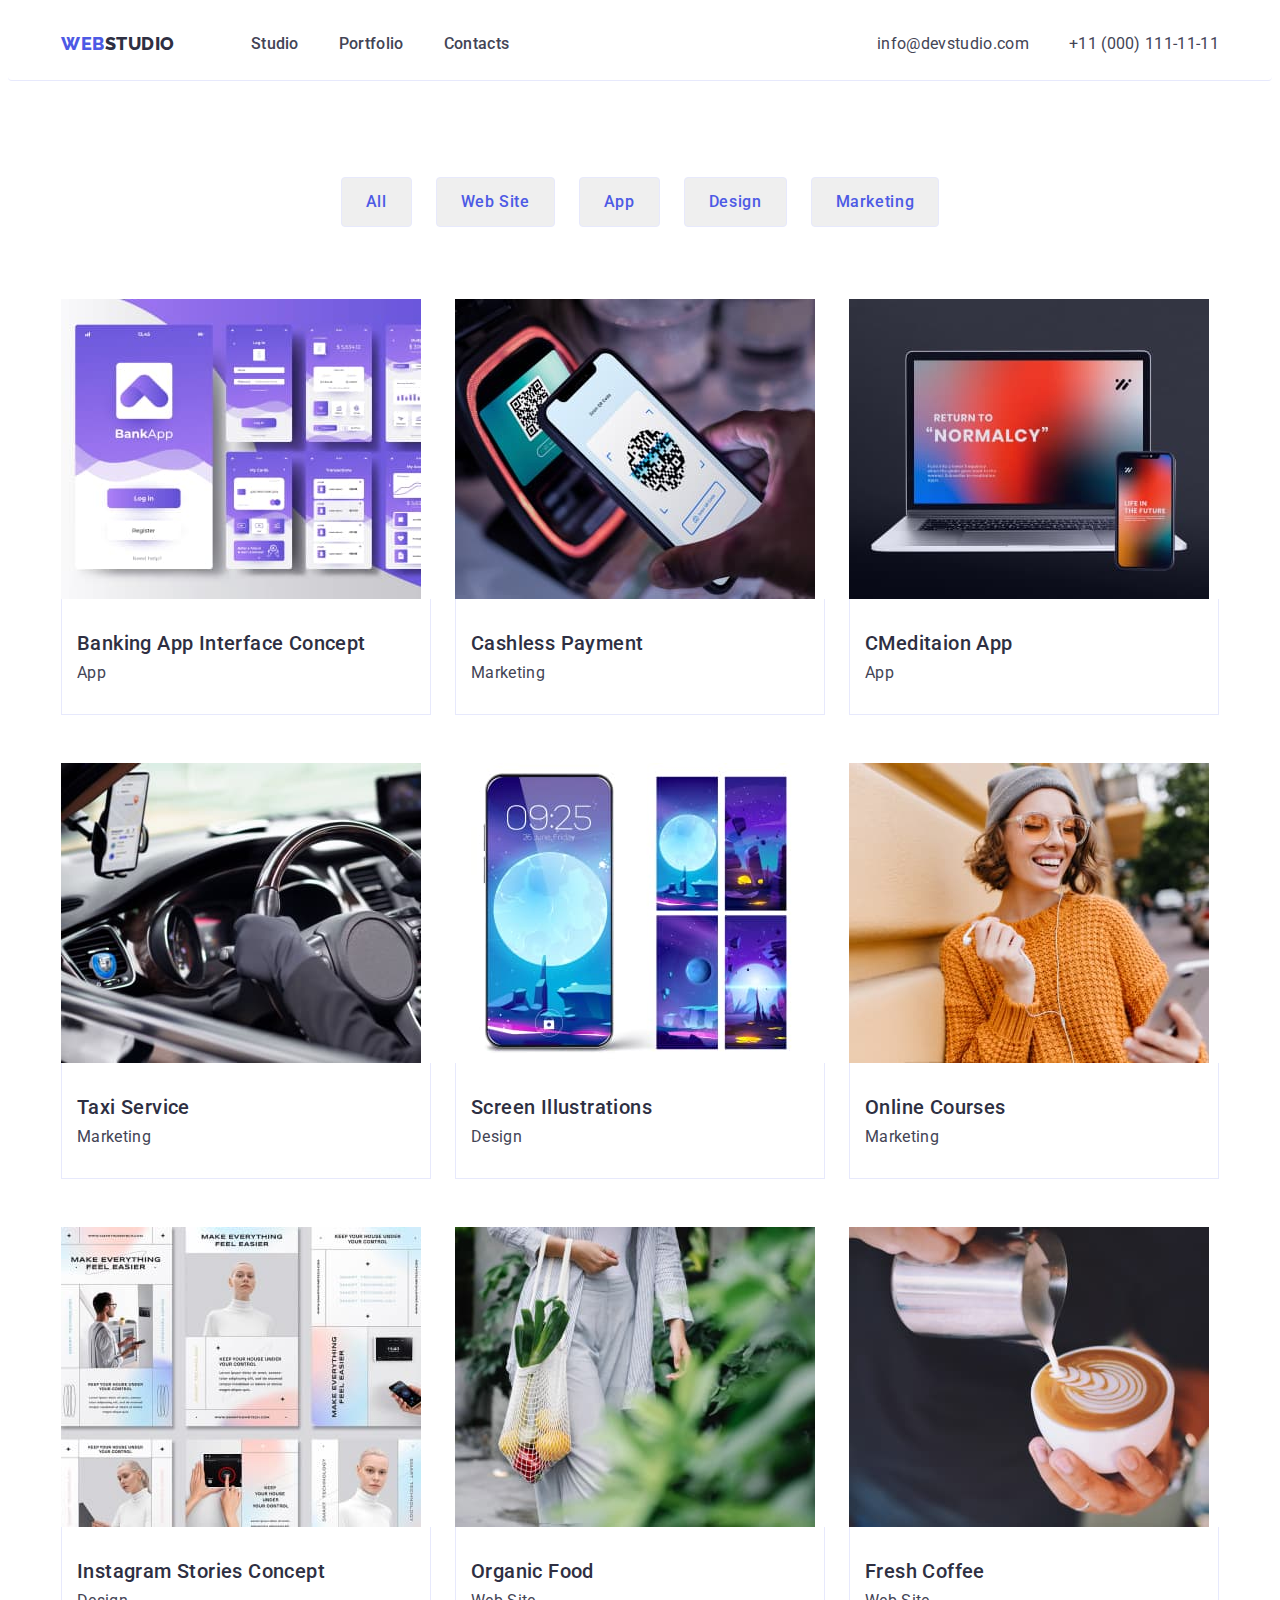
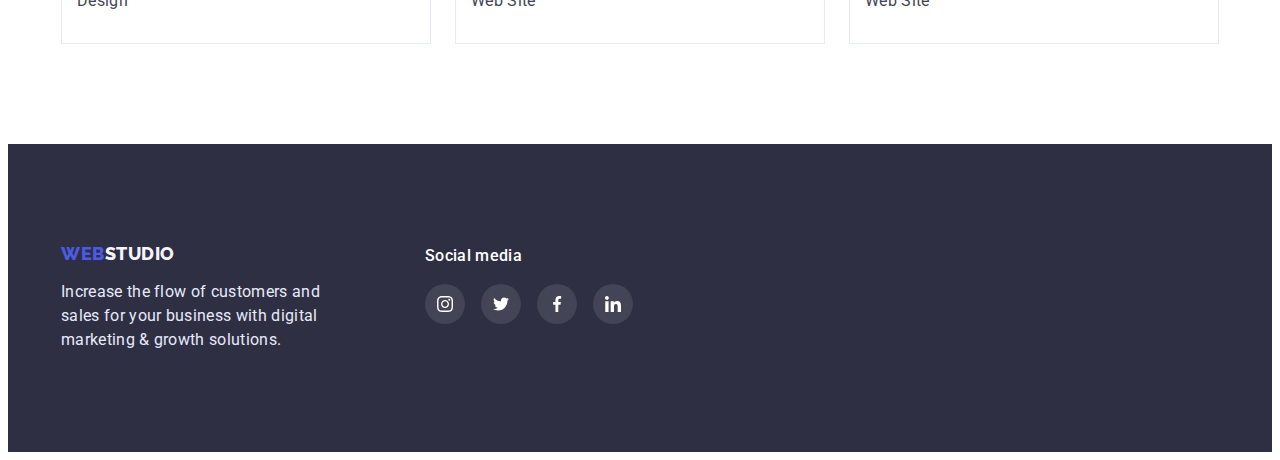
==== portfolio.html @ 57fb7b31 "Homework-5" ====
<!DOCTYPE html>
<html lang="en">
<head>
    <meta charset="UTF-8">
    <meta http-equiv="X-UA-Compatible" content="IE=edge">
    <meta name="viewport" content="width=device-width, initial-scale=1.0">
    <title>Document</title>
    <link rel="preconnect" href="https://fonts.googleapis.com">
    <link rel="preconnect" href="https://fonts.gstatic.com" crossorigin>
    <link
    href="https://fonts.googleapis.com/css2?family=Montserrat:ital,wght@0,700;1,400&family=Raleway:wght@800&family=Roboto:wght@400;500;700;900&display=swap"
    rel="stylesheet">
        <link rel="stylesheet" href="https://cdnjs.cloudflare.com/ajax/libs/modern-normalize/1.1.0/modern-normalize.min.css"
        integrity="sha512-wpPYUAdjBVSE4KJnH1VR1HeZfpl1ub8YT/NKx4PuQ5NmX2tKuGu6U/JRp5y+Y8XG2tV+wKQpNHVUX03MfMFn9Q=="
        crossorigin="anonymous" referrerpolicy="no-referrer" />
    <link rel="stylesheet" href="./css/styles.css">
</head>
<body>
    <header class="header">
        <div class="container header-cont ">
            <nav class="header-navigation">
                <a href="./index.html" class="header-logo"><span class="hedelr-logo-web">Web</span>Studio</a>
                <ul class="header-list">
                    <li class="header-item"><a href="./index.html" class="header-link">Studio</a></li>
                    <li class="header-item"><a href="./portfolio.html" class="header-link">Portfolio</a></li>
                    <li class="header-item"><a href="" class="header-link">Contacts</a></li>
                </ul>
            </nav>
            <address class="address-header-list">
                <ul class="header-list">
                    <li class="header-item"><a href="mailto:info@devstudio.com" class="header-mail">info@devstudio.com</a></li>
                    <li class="header-item"><a href="tel:+110001111111" class="header-tel">+11 (000) 111-11-11</a></li>
                </ul>
            </address>
        </div>
    </header>
    <main>
            <!--filters-->
            <section class="section-filters">
                <div class="container">
                    <h2 class="section-filters-titel hide">filters</h2>
                        <ul class="section-filters-list">
                                <li class="section-filters-item"><button type="button" class="section-filters-button">All</button></li>
                                <li class="section-filters-item"><button type="button" class="section-filters-button">Web Site</button></li>
                                <li class="section-filters-item"><button type="button" class="section-filters-button">App</button></li>
                                <li class="section-filters-item"><button type="button" class="section-filters-button">Design</button></li>
                                <li class="section-filters-item"><button type="button" class="section-filters-button">Marketing</button></li>
                        </ul>
                <!--portfolio-->
                    <h1 class="section-portfolio-titel hide">portfolio</h1>
                    <ul class="section-portfolio-list">
                        <li class="section-portfolio-item">
                            <a href="">
                                <img src="./images/portfolio_img1.jpg" class="section-portfolio-img" alt="seven dimples are depicted" width="360">
                                <div class="portfolio-cont">
                                    <h2 class="section-portfolio-subtitel subtitel">Banking App Interface Concept</h2>
                                    <p class="section-portfolio-text text">App</p>
                                </div>
                            </a>
                        </li>
                        <li class="section-portfolio-item">
                            <a href="">
                                <img src="./images/portfolio_img2.jpg" class="section-portfolio-img" alt="the phone scans the code" width="360">
                                <div class="portfolio-cont">
                                    <h2 class="section-portfolio-subtitel subtitel">Cashless Payment</h2>
                                    <p class="section-portfolio-text text">Marketing</p>
                                </div>
                            </a>
                        </li>
                        <li class="section-portfolio-item">
                            <a href="">
                                <img src="./images/portfolio_img3.jpg" class="section-portfolio-img" alt="the computer next to which the phone is located"
                                    width="360">
                                <div class="portfolio-cont">
                                    <h2 class="section-portfolio-subtitel subtitel">CMeditaion App</h2>
                                    <p class="section-portfolio-text text">App</p>
                                </div>
                            </a>
                        </li>
                        <li class="section-portfolio-item">
                            <a href="">
                                <img src="./images/portfolio_img4.jpg" class="section-portfolio-img"
                                    alt="the phone with the application activated in the car while driving" width="360">
                                <div class="portfolio-cont">
                                    <h2 class="section-portfolio-subtitel subtitel">Taxi Service</h2>
                                    <p class="section-portfolio-text text">Marketing</p>
                                </div>
                            </a>
                        </li>
                        <li class="section-portfolio-item">
                            <a href="">
                                <img src="./images/portfolio_img5.jpg" class="section-portfolio-img" alt="five phones with enabled screensavers a month" width="360">
                                <div class="portfolio-cont">
                                    <h2 class="section-portfolio-subtitel subtitel">Screen Illustrations</h2>
                                    <p class="section-portfolio-text text">Design</p>
                                </div>
                            </a>
                        </li>
                        <li class="section-portfolio-item">
                            <a href="">
                                <img src="./images/portfolio_img6.jpg" class="section-portfolio-img" alt="a girl in glasses and a sweater listens to music"
                                    width="360">
                                <div class="portfolio-cont">
                                    <h2 class="section-portfolio-subtitel subtitel">Online Courses</h2>
                                    <p class="section-portfolio-text text">Marketing</p>
                                </div>
                            </a>
                        </li>
                        <li class="section-portfolio-item">
                            <a href="">
                                <img src="./images/portfolio_img7.jpg" class="section-portfolio-img" alt="display with pictures on them" width="360">
                                <div class="portfolio-cont">
                                    <h2 class="section-portfolio-subtitel subtitel">Instagram Stories Concept</h2>
                                    <p class="section-portfolio-text text">Design</p>
                                </div>
                            </a>
                        </li>
                        <li class="section-portfolio-item">
                            <a href="">
                                <img src="./images/portfolio_img8.jpg" class="section-portfolio-img" alt="a bag of vegetables" width="360">
                                <div class="portfolio-cont">
                                    <h2 class="section-portfolio-subtitel subtitel">Organic Food</h2>
                                    <p class="section-portfolio-text text">Web Site</p>
                                </div>
                            </a>
                        </li>
                        <li class="section-portfolio-item">
                            <a href="">
                                <img src="./images/portfolio_img9.jpg" class="section-portfolio-img" alt="coffee is poured into a cup" width="360">
                                <div class="portfolio-cont">
                                    <h2 class="section-portfolio-subtitel subtitel">Fresh Coffee</h2>
                                    <p class="section-portfolio-text text">Web Site</p>
                                </div>
                            </a href="">
                        </li>
                        
                    </ul>
                </div>
            </section>
    </main>
    <footer class="footer">
        <div class="container footer-cont">
            <div class="footer-cont-text">
                <a href="./index.html" class="footer-logo"><span class="footer-logo-web">Web</span>Studio</a>
                <p class="footer-text">
                    Increase the flow of customers and sales for your business with digital marketing & growth solutions.
                </p>
            </div>
            <div class="footer-cont-soc">
                <h3 class="footer-soc-titel">
                    Social media
                </h3>
                <ul class="footer-soc-list">
                    <li class="footer-soc-item">
                        <a href="" class="footer-soc-link">
                            <svg class="footer-soc-svg" width="16px" height="16px">
                                <use class="svg" href="./images/symbol.svg#icon-instagram"></use>
                            </svg>
                        </a>
                    </li>
                    <li class="footer-soc-item">
                        <a href="" class="footer-soc-link">
                            <svg class="footer-soc-svg" width="16px" height="16px">
                                <use class="svg" href="./images/symbol.svg#icon-twitter"></use>
                            </svg>
                        </a>
                    </li>
                    <li class="footer-soc-item">
                        <a href="" class="footer-soc-link">
                            <svg class="footer-soc-svg" width="16px" height="16px">
                                <use class="svg" href="./images/symbol.svg#icon-facebook"></use>
                            </svg>
                        </a>
                    </li>
                    <li class="footer-soc-item">
                        <a href="" class="footer-soc-link">
                            <svg class="footer-soc-svg" width="16px" height="16px">
                                <use class="svg" href="./images/symbol.svg#icon-linkedin"></use>
                            </svg>
                        </a>
                    </li>
                </ul>
            </div>
        </div>
    </footer>
</body>
</html>
---- css/styles.css ----
:root {
    --background-dark: #2E2F42;
    --background-light: #ffffff;
    --color-titel: #2E2F42;
    --color-link: #434455;
    --color-text: #434455;
    --color-btn-hero: #4D5AE5;
    --color-brn-hover:#404BBF;
    --color-btn-filter: #F4F4FD;
    --color-link-hover: #4D5AE5;
    --hedelr-logo-web: #4D5AE5;
    --header-logo: #2E2F42;
    --footer-text: #E7E9FC;
    --footer-logo: #F4F4FD;
    --section-filters-button:#4D5AE5;
    --section-team: #F4F4FD;
    --gra: linear-gradient(rgba(46, 47, 66, 0.7), rgba(46, 47, 66, 0.7));


}



.text{
    font-size: 16px;
        line-height: 1.2;
        letter-spacing: 0.02em;
        color: var(--color-text);
}

body {
    font-family: 'Roboto', sans-serif;
    background-color: var(--background-light);
}

h1, h2, h3, h4, h5, h6, p {
    margin: 0;
}

ul {
    margin: 0;
    padding-left: 0;
}

li {
    list-style: none;
}

a {
    text-decoration: none;
}

img {
    display: block;

}


.container {
    width: 1158px;
    padding-left: 15px;
    padding-right: 15px;
    margin-left: auto;
    margin-right: auto;

}

.header {
padding-top: 24px;
padding-bottom: 24px;
border-bottom: 1px solid #E7E9FC;
    border-radius: 4px;
}

.header-navigation {
display: flex;
}

.header-cont{
    display: flex;
    align-items: center;

}


.header-logo {
font-family: 'Raleway', sans-serif;
    font-weight: 800;
    font-size: 18px;
    line-height: 1.33;
    letter-spacing: 0.03em;
    text-transform: uppercase;
    color: var(--header-logo);
    text-decoration: none;
    display: flex;
    align-items: center;
    margin-right: 76px;
    }

.hedelr-logo-web {
    color: var(--hedelr-logo-web);
}
.address-header-list {
    margin-left: auto;
}

.header-list {
    display: flex;
    gap: 40px;
    align-items: center;

} 

/* .header-item {

} */



.header-link {
    font-size: 16px;
    font-weight: 500;
    line-height: 1.5;
    letter-spacing: 0.02em;
    color: var(--color-link);
    display: block;
}

.header-link:hover, .header-link:focus
{color: var(--color-link-hover) }



.header-mail {
    font-weight: 400;
        font-size: 16px;
        line-height: 1.5;
        letter-spacing: 0.02em;
        color: var(--color-link);
        display: block;
        font-style: normal;
}
.header-mail:hover, .header-mail:focus,
.header-tel:hover,
.header-tel:focus
{color: var(--color-btn-hero)}

.header-tel {
    font-weight: 400;
        font-size: 16px;
        line-height: 1.5;
        letter-spacing: 0.02em;
        color: var(--color-link);
        display: block;
        font-style: normal;
}

/* main */

/* hero */
.hero {
    padding: 188px 0;
    background-image: var(--gra) ,url(../images/people-office.jpg);
    background-repeat: no-repeat;
    background-position: center;
    background-size: 1440px 100%;


}


.hero-titel {
        font-size: 56px;
        line-height: 1.2;
        text-align: center;
        letter-spacing: 0.02em;
        color: var(--background-light);
        margin-bottom: 48px;
}

.but-cont{
    text-align: center;
    margin-top: 48px;
    margin-bottom: 188px;
}
.hero-button {
    font-family: 'Roboto', sans-serif;
        font-weight: 500;
        font-size: 16px;
        line-height: 1.33;
        align-items: center;
        letter-spacing: 0.04em;
        color: var(--background-light);
        background-color: var(--color-btn-hero);
        cursor: pointer;
        padding: 16px 32px;
        display: block;
        margin: 0 auto;
        border: none;
        box-shadow: 0px 4px 4px rgba(0, 0, 0, 0.15);
            border-radius: 4px;

}

.hero-button:hover, .hero-button:focus {
    background: var(--color-brn-hover);
}


/* --------benefits-------- */

.hide {
    position: absolute;
    width: 1px;
    height: 1px;
    margin: -1px;
    border: 0;
    padding: 0;
    white-space: nowrap;
    clip-path: inset(100%);
    clip: rect(0 0 0 0);
    overflow: hidden;
}

.aside {
    padding: 120px 0;
}
.aside-cont {
    margin: 0 auto;
    
}

/* .aside-item{

    width: calc((100% - (24px * 3)) / 4);
    
} */

/* .aside-titel {
} */


.aside-list {
    display: flex;
    align-items: center;
    gap: 24px;


} 

.subtitel {
    font-weight: 500;
    font-size: 20px;
    line-height: 1.2;
    letter-spacing: 0.02em;
    color: var(--color-titel);
    
}

.aside-item {

    flex-basis: calc((100% - 24px * 3) / 4);

}

.aside-subtitel {
margin-bottom: 8px;
margin-top: 8px;
} 
.aside-text {
    flex-basis: calc((100% - 24px * 3) / 4);
    max-width: 264px;
}
.aside-cont-svg{
    display: flex;
    align-items: center;
    justify-content: center;
    width: 264px;
    height: 112px;
    background-color: var(--section-team);
    border-radius: 4px;
}
/* What are we doing */

.section-work {padding-bottom: 120px;}

.section-work-list {
display: flex;
gap: 24px;
}



.section-work-titel {
    font-size: 36px;
        line-height: 1.11;
        text-align: center;
        letter-spacing: 0.02em;
        text-transform: capitalize;
        color: var(--color-titel);
        margin-bottom: 72px;
}

/* .section-work-img {
} */

/* Our Team */

.section-team {
    background-color: var(--section-team);
    padding: 120px 0;
}

.section-team-titel {
        font-size: 36px;
        line-height: 1.11;
        text-align: center;
        letter-spacing: 0.02em;
        text-transform: capitalize;
        color: var(--color-titel);
        margin-bottom: 72px;
}
.section-team-list {
    display: flex;
    gap: 24px;
}

.section-team-item {

}

.team {
    padding: 32px 0;
    width: 264px;
    background-color: var(--background-light);
    box-shadow: 0px 1px 6px rgba(46, 47, 66, 0.08), 0px 1px 1px rgba(46, 47, 66, 0.16), 0px 2px 1px rgba(46, 47, 66, 0.08);
    border-radius: 0px 0px 4px 4px;
    text-align: center;

}

.section-team-img {


}

.section-team-subtitel {
margin-bottom: 8px;

}

.section-team-text {
    margin-bottom: 8px;

}

.team-soc-list {
    display: flex;
    align-items: center;
    justify-content: center;
    gap: 24px;
}

.team-soc-item {
width: 44px;
height: 44px;
}


.team-soc-link {
    width: 100%;
    height: 100%;
    background-color: var(--color-btn-hero);
    display: flex;
    align-items: center;
    justify-content: center;
    border-radius: 50%;
}

.soc-svg{
    fill: #ffffff;

}

.team-soc-link:is(:hover, :focus){
    background-color: var(--color-brn-hover);
}



/* --------------customers---------------------------- */

.customers {
    padding: 138px 172px 112px 172px;
}

.customers-titel{
        font-style: normal;
        font-size: 36px;
        line-height: calc(40/36);
        text-align: center;
        letter-spacing: 0.02em;
        text-transform: capitalize;
        color: var(--color-text);
        margin-bottom: 72px;
}

.customers-list {
    display: flex;
    align-items: center;
    justify-content: space-between;
    gap: 24px;
    
}

.customers-item{
    width: 164px;
    height: 88px;

}

.customers-link{
    width: 100%;
    height: 100%;
    border: 1px solid #8E8F99;
    display: flex;
    align-items: center;
    justify-content: center;
    border-radius: 4px;
    color: #8E8F99;

}

.customers-svg {
    fill: currentColor;
}

.customers-link:is(:hover, :focus) {
    border-color: var(--color-brn-hover);



}

.customers-link:is(:hover, :focus) .customers-svg{
    fill: var(--color-brn-hover);
}
/* footer */

.footer {
        background-color: var(--background-dark);
        padding: 100px 0;
        display: flex;
}

.footer-cont{
    display: flex;
    justify-content: flex-start;
    gap: 100px;
}


.footer-logo {
font-family: 'Raleway', sans-serif;
    font-weight: 800;
    font-size: 18px;
    line-height: 1.16;
    letter-spacing: 0.03em;
    text-transform: uppercase;
    color: var(--footer-logo);
    text-decoration: none;
    display: block;


}

.footer-logo-web { 
    color: var(--hedelr-logo-web);
}

.footer-text {
    font-size: 16px;
    line-height: 1.5;
    letter-spacing: 0.02em;
    color: var(--footer-text);
    Width: 264px;
    margin-top: 16px;
}

.footer-soc-titel {
    margin-bottom: 16px;
    font-family: 'Roboto';
        font-style: normal;
        font-weight: 500;
        font-size: 16px;
        line-height: 24px;
        letter-spacing: 0.02em;
        color: var(--background-light);
}
.footer-cont-soc {}

.footer-soc-list {
    display: flex;
    justify-content: flex-start;
    gap: 16px;
    
}
.footer-soc-item{
    width: 40px;
    height: 40px;
}

.footer-soc-link {
    width: 100%;
        height: 100%;
        background-color: rgba(255, 255, 255, 0.1);;
        display: flex;
        align-items: center;
        justify-content: center;
        border-radius: 50%;
}

.footer-soc-link:is(:hover, :focus){
    background-color:#31D0AA;
}
.footer-soc-svg{
    fill: var(--background-light);
}
/* filters */

.section-filters {
    padding: 96px 0 100px 0;
}
/* .section-filters-titel {
} */

.section-filters-list {
display: flex;
    justify-content: center;
    gap: 24px;
    margin-bottom: 72px;
}
/* .section-filters-item {
} */
.section-filters-button {
    font-family: 'Roboto', sans-serif;
        font-weight: 500;
        font-size: 16px;
        line-height: 1.5;
        letter-spacing: 0.04em;
        color: var(--section-filters-button);
        cursor: pointer;
        padding: 12px 24px;
        border: 1px solid #E7E9FC;
            border-radius: 4px;

}
.section-filters-button:hover, .section-filters-button:focus{
    color: var(--background-light);
    background: var(--color-brn-hover);
    box-shadow: 0px 3px 1px rgba(0, 0, 0, 0.1), 0px 2px 1px rgba(0, 0, 0, 0.08), 0px 2px 2px rgba(0, 0, 0, 0.12);
    border-radius: 4px;
    border-color: var(--color-brn-hover);
}



/* ------portfolio------ */

/* .section-portfolio {} */

.section-portfolio-titel {

}

.portfolio-cont {
    padding: 32px 15px;
    border-left: 1px solid #E7E9FC;
    border-right: 1px solid #E7E9FC;
    border-bottom: 1px solid #E7E9FC;

}

.section-portfolio-list {
    display: flex;
    flex-wrap: wrap;
    column-gap: 24px;
    row-gap: 48px;
    justify-content: space-between;

}

.section-portfolio-item {
    flex-basis: calc((100% - 24px * 2) / 3);

}

.section-portfolio-item:hover {
    box-shadow: 0px 1px 6px rgba(46, 47, 66, 0.08), 0px 1px 1px rgba(46, 47, 66, 0.16), 0px 2px 1px rgba(46, 47, 66, 0.08);
}

.section-portfolio-img {

}

.section-portfolio-subtitel {
    margin-bottom: 8px;

}

.section-portfolio-text {
}
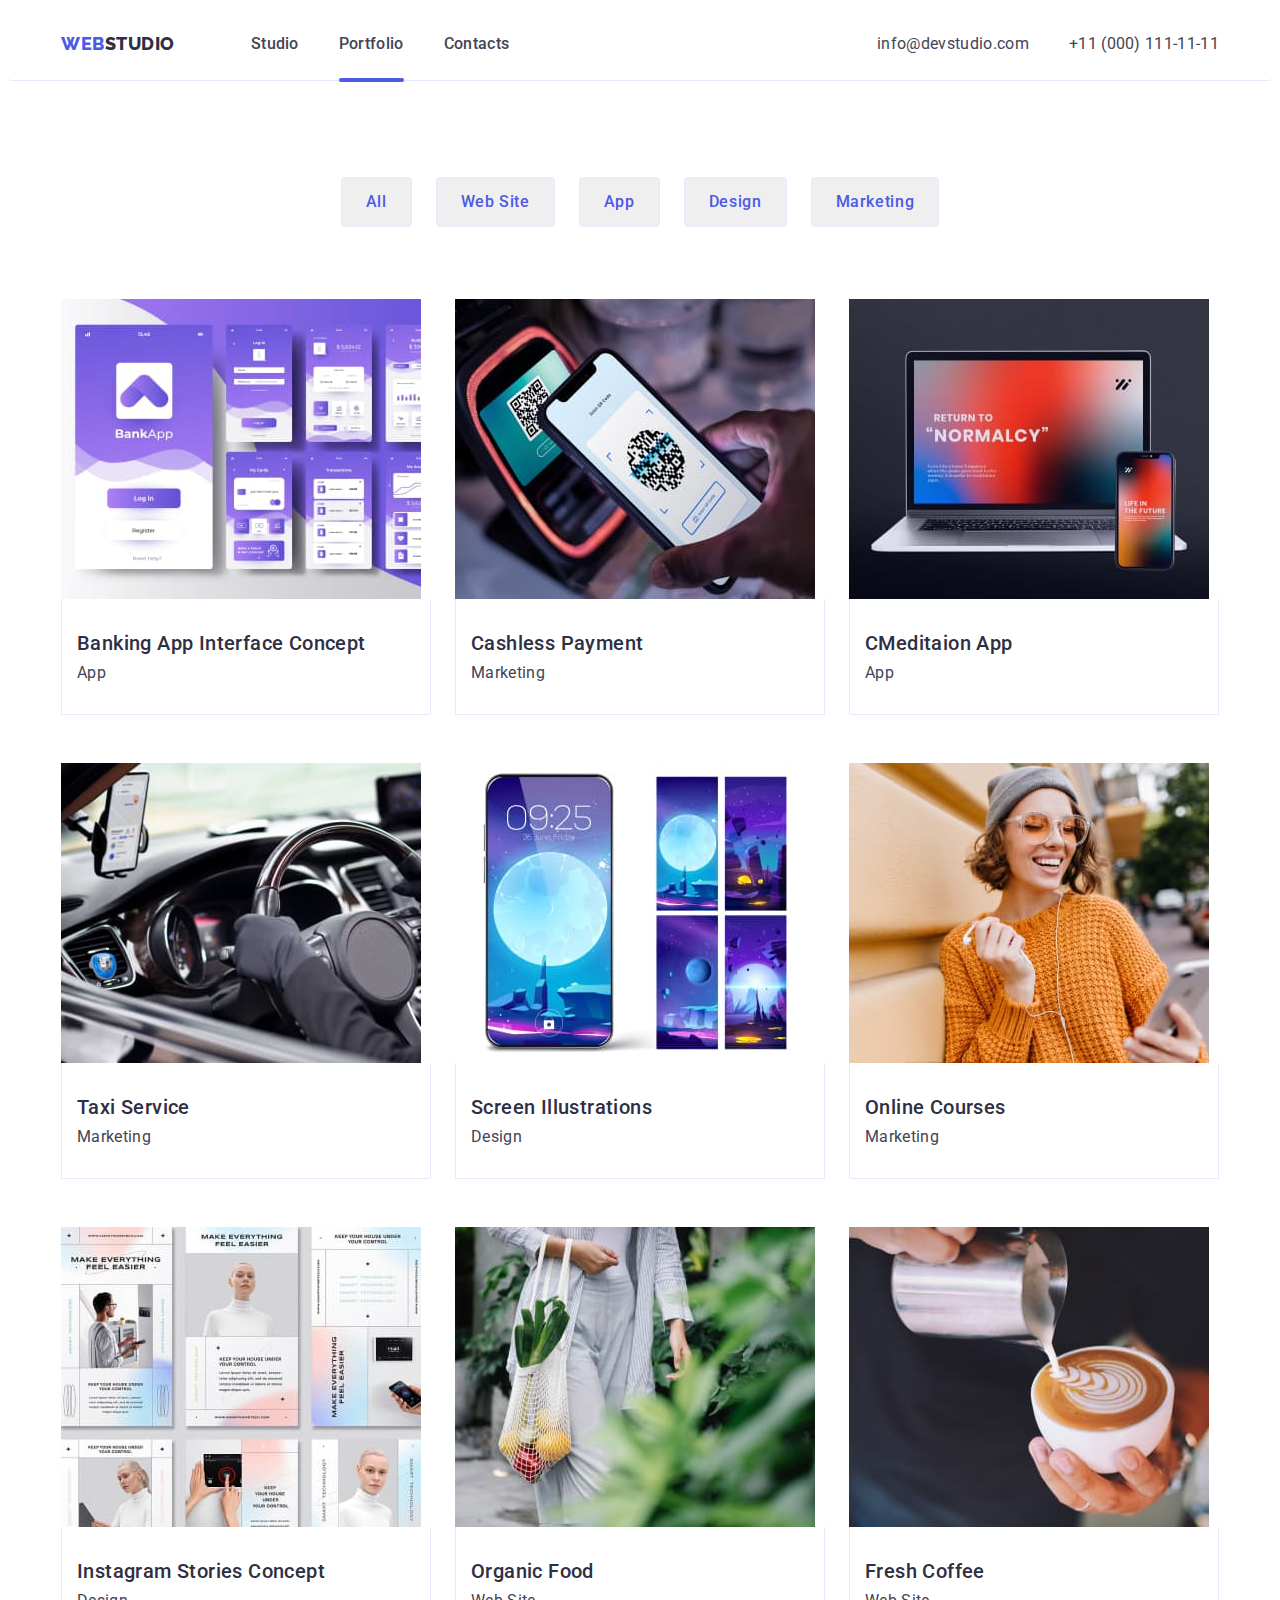
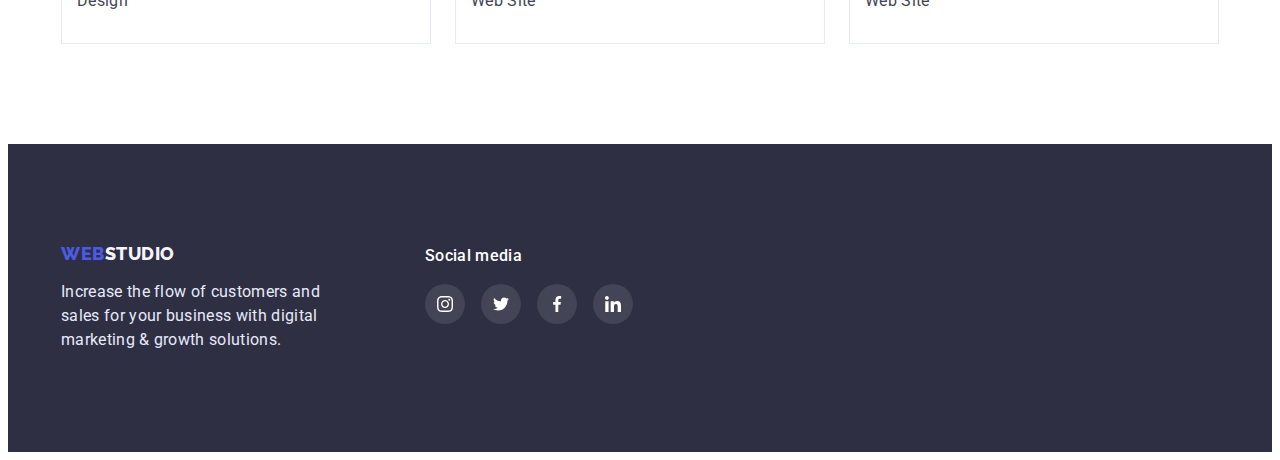
==== commit a602743e: "homework-5" ====
--- a/portfolio.html
+++ b/portfolio.html
@@ -22,7 +22,7 @@
                 <a href="./index.html" class="header-logo"><span class="hedelr-logo-web">Web</span>Studio</a>
                 <ul class="header-list">
                     <li class="header-item"><a href="./index.html" class="header-link">Studio</a></li>
-                    <li class="header-item"><a href="./portfolio.html" class="header-link">Portfolio</a></li>
+                    <li class="header-item"><a href="./portfolio.html" class="header-link current">Portfolio</a></li>
                     <li class="header-item"><a href="" class="header-link">Contacts</a></li>
                 </ul>
             </nav>
@@ -50,8 +50,15 @@
                     <h1 class="section-portfolio-titel hide">portfolio</h1>
                     <ul class="section-portfolio-list">
                         <li class="section-portfolio-item">
-                            <a href="">
-                                <img src="./images/portfolio_img1.jpg" class="section-portfolio-img" alt="seven dimples are depicted" width="360">
+                            <a class="portfolio-link" href="">
+                                <div class="portfolio-box">
+                                    <img src="./images/portfolio_img1.jpg" class="section-portfolio-img" alt="seven dimples are depicted" width="360">
+                                <div class="portfolio-overlay">
+                                    <p class="portfolio-overlay-text text">14 Stylish and User-Friendly App Design Concepts · Task Manager App · Calorie Tracker App · Exotic Fruit Ecommerce App ·
+                                    Cloud Storage App
+                                    </p>
+                                </div>
+                                </div>
                                 <div class="portfolio-cont">
                                     <h2 class="section-portfolio-subtitel subtitel">Banking App Interface Concept</h2>
                                     <p class="section-portfolio-text text">App</p>
@@ -59,8 +66,16 @@
                             </a>
                         </li>
                         <li class="section-portfolio-item">
-                            <a href="">
-                                <img src="./images/portfolio_img2.jpg" class="section-portfolio-img" alt="the phone scans the code" width="360">
+                            <a class="portfolio-link" href="">
+                                <div class="portfolio-box">
+                                    <img src="./images/portfolio_img2.jpg" class="section-portfolio-img" alt="the phone scans the code" width="360">
+                                    <div class="portfolio-overlay">
+                                    <p class="portfolio-overlay-text text">14 Stylish and User-Friendly App Design Concepts · Task Manager App · Calorie
+                                        Tracker App · Exotic Fruit Ecommerce App ·
+                                        Cloud Storage App
+                                    </p>
+                                    </div>
+                                </div>
                                 <div class="portfolio-cont">
                                     <h2 class="section-portfolio-subtitel subtitel">Cashless Payment</h2>
                                     <p class="section-portfolio-text text">Marketing</p>
@@ -68,9 +83,15 @@
                             </a>
                         </li>
                         <li class="section-portfolio-item">
-                            <a href="">
-                                <img src="./images/portfolio_img3.jpg" class="section-portfolio-img" alt="the computer next to which the phone is located"
-                                    width="360">
+                            <a class="portfolio-link" href="">
+                                <div class="portfolio-box">
+                                    <img src="./images/portfolio_img3.jpg" class="section-portfolio-img" alt="the computer next to which the phone is located"
+                                        width="360">
+                                        <div class="portfolio-overlay">
+                                            <p class="portfolio-overlay-text text">14 Stylish and User-Friendly App Design Concepts · Task Manager App · Calorie Tracker App · Exotic Fruit Ecommerce App ·
+                                            Cloud Storage App</p>
+                                        </div>
+                                </div>
                                 <div class="portfolio-cont">
                                     <h2 class="section-portfolio-subtitel subtitel">CMeditaion App</h2>
                                     <p class="section-portfolio-text text">App</p>
@@ -78,9 +99,16 @@
                             </a>
                         </li>
                         <li class="section-portfolio-item">
-                            <a href="">
-                                <img src="./images/portfolio_img4.jpg" class="section-portfolio-img"
-                                    alt="the phone with the application activated in the car while driving" width="360">
+                            <a class="portfolio-link" href="">
+                                <div class="portfolio-box">
+                                    <img src="./images/portfolio_img4.jpg" class="section-portfolio-img"
+                                        alt="the phone with the application activated in the car while driving" width="360">
+                                        <div class="portfolio-overlay">
+                                            <p class="portfolio-overlay-text text">14 Stylish and User-Friendly App Design Concepts · Task Manager App · Calorie
+                                                Tracker App · Exotic Fruit Ecommerce App ·
+                                                Cloud Storage App</p>
+                                        </div>
+                                </div>
                                 <div class="portfolio-cont">
                                     <h2 class="section-portfolio-subtitel subtitel">Taxi Service</h2>
                                     <p class="section-portfolio-text text">Marketing</p>
@@ -88,8 +116,15 @@
                             </a>
                         </li>
                         <li class="section-portfolio-item">
-                            <a href="">
-                                <img src="./images/portfolio_img5.jpg" class="section-portfolio-img" alt="five phones with enabled screensavers a month" width="360">
+                            <a class="portfolio-link" href="">
+                                <div class="portfolio-box">
+                                    <img src="./images/portfolio_img5.jpg" class="section-portfolio-img" alt="five phones with enabled screensavers a month" width="360">
+                                    <div class="portfolio-overlay">
+                                        <p class="portfolio-overlay-text text">14 Stylish and User-Friendly App Design Concepts · Task Manager App · Calorie
+                                            Tracker App · Exotic Fruit Ecommerce App ·
+                                            Cloud Storage App</p>
+                                    </div>
+                                </div>
                                 <div class="portfolio-cont">
                                     <h2 class="section-portfolio-subtitel subtitel">Screen Illustrations</h2>
                                     <p class="section-portfolio-text text">Design</p>
@@ -97,9 +132,17 @@
                             </a>
                         </li>
                         <li class="section-portfolio-item">
-                            <a href="">
-                                <img src="./images/portfolio_img6.jpg" class="section-portfolio-img" alt="a girl in glasses and a sweater listens to music"
-                                    width="360">
+                            <a class="portfolio-link" href="">
+                                <div class="portfolio-box">
+                                    <img src="./images/portfolio_img6.jpg" class="section-portfolio-img"
+                                        alt="a girl in glasses and a sweater listens to music" width="360">
+                                    <div class="portfolio-overlay">
+                                        <p class="portfolio-overlay-text text">14 Stylish and User-Friendly App Design Concepts · Task Manager App ·
+                                            Calorie
+                                            Tracker App · Exotic Fruit Ecommerce App ·
+                                            Cloud Storage App</p>
+                                    </div>
+                                </div>
                                 <div class="portfolio-cont">
                                     <h2 class="section-portfolio-subtitel subtitel">Online Courses</h2>
                                     <p class="section-portfolio-text text">Marketing</p>
@@ -107,8 +150,16 @@
                             </a>
                         </li>
                         <li class="section-portfolio-item">
-                            <a href="">
-                                <img src="./images/portfolio_img7.jpg" class="section-portfolio-img" alt="display with pictures on them" width="360">
+                            <a class="portfolio-link" href="">
+                                    <div class="portfolio-box">
+                                        <img src="./images/portfolio_img7.jpg" class="section-portfolio-img" alt="a bag of vegetables" width="360">
+                                        <div class="portfolio-overlay">
+                                            <p class="portfolio-overlay-text text">14 Stylish and User-Friendly App Design Concepts · Task Manager App ·
+                                                Calorie
+                                                Tracker App · Exotic Fruit Ecommerce App ·
+                                                Cloud Storage App</p>
+                                        </div>
+                                    </div>
                                 <div class="portfolio-cont">
                                     <h2 class="section-portfolio-subtitel subtitel">Instagram Stories Concept</h2>
                                     <p class="section-portfolio-text text">Design</p>
@@ -116,8 +167,16 @@
                             </a>
                         </li>
                         <li class="section-portfolio-item">
-                            <a href="">
-                                <img src="./images/portfolio_img8.jpg" class="section-portfolio-img" alt="a bag of vegetables" width="360">
+                            <a class="portfolio-link" href="">
+                                <div class="portfolio-box">
+                                    <img src="./images/portfolio_img8.jpg" class="section-portfolio-img" alt="a bag of vegetables" width="360">
+                                    <div class="portfolio-overlay">
+                                        <p class="portfolio-overlay-text text">14 Stylish and User-Friendly App Design Concepts · Task Manager App ·
+                                            Calorie
+                                            Tracker App · Exotic Fruit Ecommerce App ·
+                                            Cloud Storage App</p>
+                                    </div>
+                                </div>
                                 <div class="portfolio-cont">
                                     <h2 class="section-portfolio-subtitel subtitel">Organic Food</h2>
                                     <p class="section-portfolio-text text">Web Site</p>
@@ -125,13 +184,21 @@
                             </a>
                         </li>
                         <li class="section-portfolio-item">
-                            <a href="">
-                                <img src="./images/portfolio_img9.jpg" class="section-portfolio-img" alt="coffee is poured into a cup" width="360">
+                            <a class="portfolio-link" href="">
+                                <div class="portfolio-box">
+                                    <img src="./images/portfolio_img9.jpg" class="section-portfolio-img" alt="coffee is poured into a cup" width="360">
+                                    <div class="portfolio-overlay">
+                                        <p class="portfolio-overlay-text text">14 Stylish and User-Friendly App Design Concepts · Task Manager App ·
+                                            Calorie
+                                            Tracker App · Exotic Fruit Ecommerce App ·
+                                            Cloud Storage App</p>
+                                    </div>
+                                    </div>
                                 <div class="portfolio-cont">
                                     <h2 class="section-portfolio-subtitel subtitel">Fresh Coffee</h2>
                                     <p class="section-portfolio-text text">Web Site</p>
                                 </div>
-                            </a href="">
+                            </a>
                         </li>
                         
                     </ul>
--- a/css/styles.css
+++ b/css/styles.css
@@ -56,6 +56,67 @@
 
 }
 
+/* ----------modal---------- */
+
+.backrop {
+position: fixed;
+top: 0;
+    width: 100%;
+    height: 100%;
+    background-color: rgba(46, 47, 66, 0.4);
+    transition: opacity 250ms cubic-bezier(0.4, 0, 0.2, 1),
+    visibility 250ms cubic-bezier(0.4, 0, 0.2, 1);
+
+}
+
+.modal {
+    position: absolute;
+    top: 50%;
+    left: 50%;
+    transform: translate(-50%, -50%) scale(1);
+    width: 408px;
+    min-height: 576px;
+    background-color: #FCFCFC;
+    box-shadow: 0px 1px 1px rgba(0, 0, 0, 0.14), 0px 1px 3px rgba(0, 0, 0, 0.12), 0px 2px 1px rgba(0, 0, 0, 0.2);
+    border-radius: 4px;
+    padding: 15px;
+    transition: 250ms cubic-bezier(0.4, 0, 0.2, 1)
+
+}
+
+.backrop.is-hidden .modal{
+    transform: translate(-50%, -50%) scale(0);
+}
+
+.modal-close {
+    width: 30px;
+    height: 30px;
+    border: 1px solid #999999;
+}
+
+.is-hidden {
+    opacity: 0;
+    visibility: hidden;
+    pointer-events: none;
+}
+
+/* ----------modal end---------- */
+
+.current {
+    color: var(--color-btn-hero);
+    position: relative;
+}
+
+.current::after{
+    content: '';
+    position: absolute;
+    left: 0;
+    bottom: -26px;
+    width: 100%;
+    height: 4px;
+    border-radius: 2px;
+    background-color: var(--color-btn-hero);
+}
 
 .container {
     width: 1158px;
@@ -66,6 +127,8 @@
 
 }
 
+
+
 .header {
 padding-top: 24px;
 padding-bottom: 24px;
@@ -82,6 +145,8 @@
     align-items: center;
 
 }
+
+
 
 
 .header-logo {
@@ -125,6 +190,7 @@
     letter-spacing: 0.02em;
     color: var(--color-link);
     display: block;
+    transition: 250ms cubic-bezier(0.4, 0, 0.2, 1);
 }
 
 .header-link:hover, .header-link:focus
@@ -140,6 +206,7 @@
         color: var(--color-link);
         display: block;
         font-style: normal;
+        transition: 250ms cubic-bezier(0.4, 0, 0.2, 1);
 }
 .header-mail:hover, .header-mail:focus,
 .header-tel:hover,
@@ -154,6 +221,7 @@
         color: var(--color-link);
         display: block;
         font-style: normal;
+        transition: 250ms cubic-bezier(0.4, 0, 0.2, 1);
 }
 
 /* main */
@@ -199,7 +267,8 @@
         margin: 0 auto;
         border: none;
         box-shadow: 0px 4px 4px rgba(0, 0, 0, 0.15);
-            border-radius: 4px;
+        border-radius: 4px;
+        transition: 250ms cubic-bezier(0.4, 0, 0.2, 1);
 
 }
 
@@ -376,10 +445,12 @@
     align-items: center;
     justify-content: center;
     border-radius: 50%;
+    transition: 250ms cubic-bezier(0.4, 0, 0.2, 1);
 }
 
 .soc-svg{
     fill: #ffffff;
+    
 
 }
 
@@ -429,11 +500,13 @@
     justify-content: center;
     border-radius: 4px;
     color: #8E8F99;
+    transition: 250ms cubic-bezier(0.4, 0, 0.2, 1);
 
 }
 
 .customers-svg {
     fill: currentColor;
+    transition: 250ms cubic-bezier(0.4, 0, 0.2, 1);
 }
 
 .customers-link:is(:hover, :focus) {
@@ -519,6 +592,7 @@
         align-items: center;
         justify-content: center;
         border-radius: 50%;
+        transition: 250ms cubic-bezier(0.4, 0, 0.2, 1);
 }
 
 .footer-soc-link:is(:hover, :focus){
@@ -553,7 +627,9 @@
         cursor: pointer;
         padding: 12px 24px;
         border: 1px solid #E7E9FC;
-            border-radius: 4px;
+        border-radius: 4px;
+        transition: 250ms cubic-bezier(0.4, 0, 0.2, 1);
+        
 
 }
 .section-filters-button:hover, .section-filters-button:focus{
@@ -562,13 +638,50 @@
     box-shadow: 0px 3px 1px rgba(0, 0, 0, 0.1), 0px 2px 1px rgba(0, 0, 0, 0.08), 0px 2px 2px rgba(0, 0, 0, 0.12);
     border-radius: 4px;
     border-color: var(--color-brn-hover);
-}
-
-
-
-/* ------portfolio------ */
+    
+}
+
+
+
+
+
+/*--------- portfolio-overlay------------ */
+
+.portfolio-box {
+    position: relative;
+    overflow: hidden;
+
+}
+
+
+.portfolio-overlay {
+    position: absolute;
+    padding-left: 32px;
+    padding-right: 32px;
+    padding-top: 40px;
+    top: 0;
+    left: 0;
+    width: 100%;
+    height: 100%;
+    transform: translateY(100%);
+    transition: transform 250ms cubic-bezier(0.4, 0, 0.2, 1) ;
+    background: #4D5AE5;
+
+}
+
+
+.portfolio-link:is(:hover, :focus ) .portfolio-overlay{
+    transform: translateY(0%);
+}
+
+.portfolio-overlay-text {
+    color: #F4F4FD;
+}
+
+/* --------------portfolio-------------- */
 
 /* .section-portfolio {} */
+
 
 .section-portfolio-titel {
 
